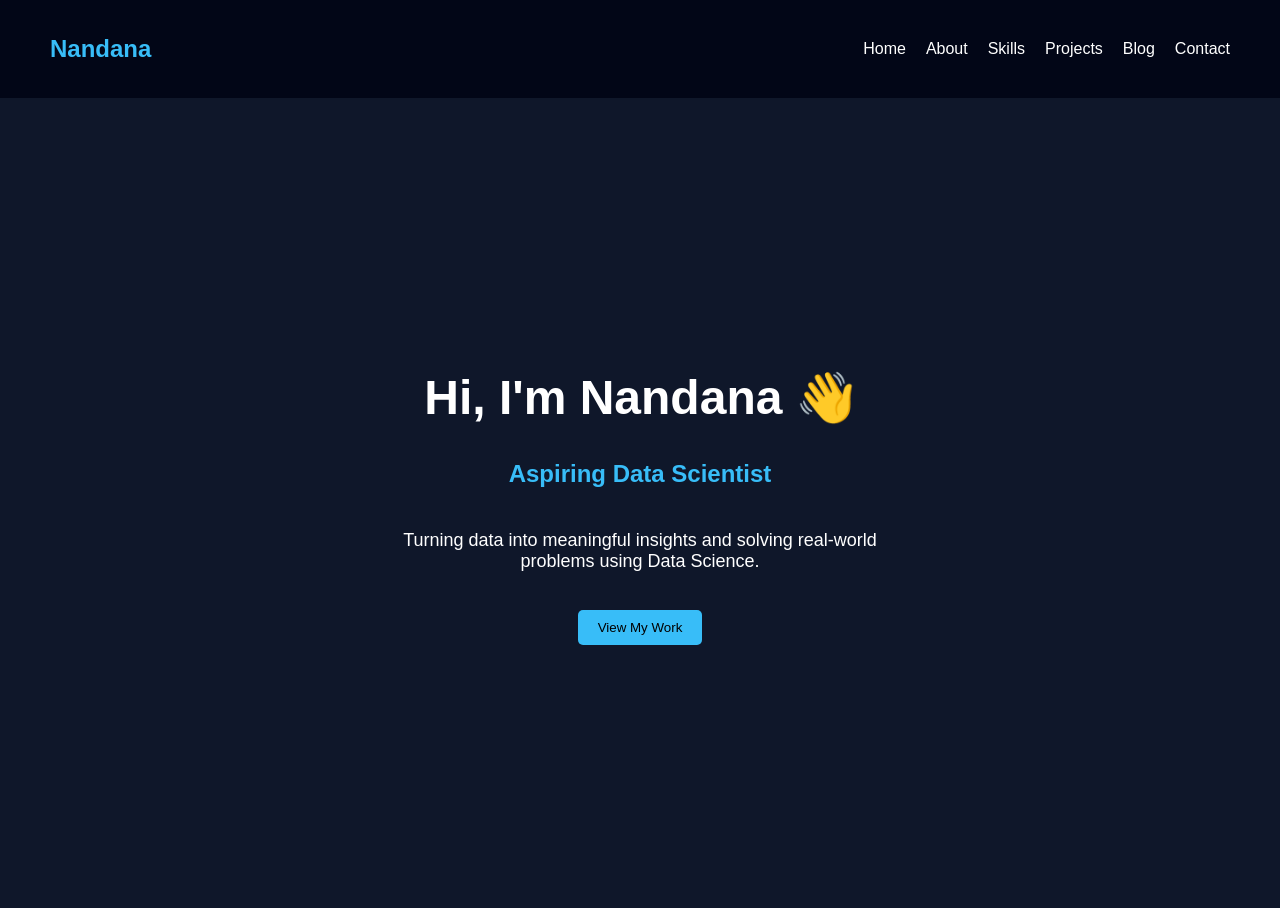
==== index.html @ 0268cb8b "Create home.html" ====
<!DOCTYPE html>
<html lang="en">
<head>
    <meta charset="UTF-8">
    <meta name="viewport" content="width=device-width, initial-scale=1.0">
    <title>Nandana Portfolio</title>

    <style>
        body {
            margin: 0;
            font-family: Arial, sans-serif;
            background: #0f172a;
            color: white;
        }

        /* Navigation Bar */
        nav {
            display: flex;
            justify-content: space-between;
            align-items: center;
            padding: 15px 50px;
            background: #020617;
        }

        nav h2 {
            color: #38bdf8;
        }

        nav ul {
            list-style: none;
            display: flex;
            gap: 20px;
        }

        nav ul li {
            cursor: pointer;
        }

        nav ul li:hover {
            color: #38bdf8;
        }

        /* Home Section */
        .home {
            height: 90vh;
            display: flex;
            flex-direction: column;
            justify-content: center;
            align-items: center;
            text-align: center;
        }

        .home h1 {
            font-size: 48px;
            margin: 10px 0;
        }

        .home h3 {
            font-size: 24px;
            color: #38bdf8;
        }

        .home p {
            font-size: 18px;
            max-width: 500px;
        }

        .btn {
            margin-top: 20px;
            padding: 10px 20px;
            background: #38bdf8;
            color: black;
            border: none;
            border-radius: 5px;
            cursor: pointer;
        }

        .btn:hover {
            background: #0ea5e9;
        }
    </style>
</head>

<body>

    <!-- Navigation -->
    <nav>
        <h2>Nandana</h2>
        <ul>
            <li>Home</li>
            <li>About</li>
            <li>Skills</li>
            <li>Projects</li>
            <li>Blog</li>
            <li>Contact</li>
        </ul>
    </nav>

    <!-- Home Section -->
    <section class="home">
        <h1>Hi, I'm Nandana 👋</h1>
        <h3>Aspiring Data Scientist</h3>
        <p>Turning data into meaningful insights and solving real-world problems using Data Science.</p>
        <button class="btn">View My Work</button>
    </section>

</body>
</html>
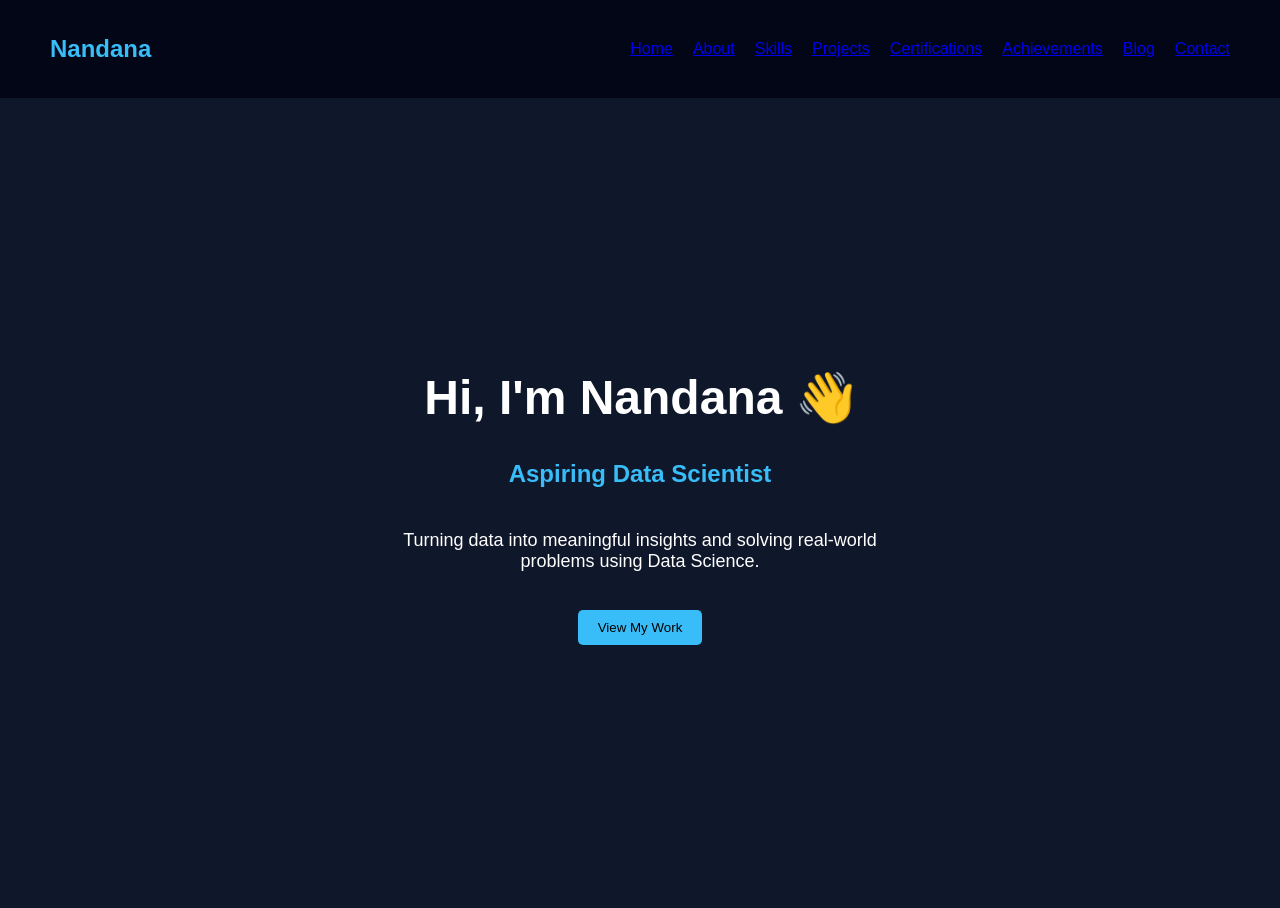
==== commit 00a85128: "Update index.html" ====
--- a/index.html
+++ b/index.html
@@ -87,12 +87,14 @@
     <nav>
         <h2>Nandana</h2>
         <ul>
-            <li>Home</li>
-            <li>About</li>
-            <li>Skills</li>
-            <li>Projects</li>
-            <li>Blog</li>
-            <li>Contact</li>
+           <li><a href="index.html">Home</a></li>
+            <li><a href="about.html">About</a></li>
+            <li><a href="skills.html">Skills</a></li>
+            <li><a href="projects.html">Projects</a></li>
+	    <li><a href="certifications.html">Certifications</a></li>
+	    <li><a href="achievements.html">Achievements</a></li>
+            <li><a href="blog.html">Blog</a></li>
+            <li><a href="contact.html">Contact</a></li>
         </ul>
     </nav>
 
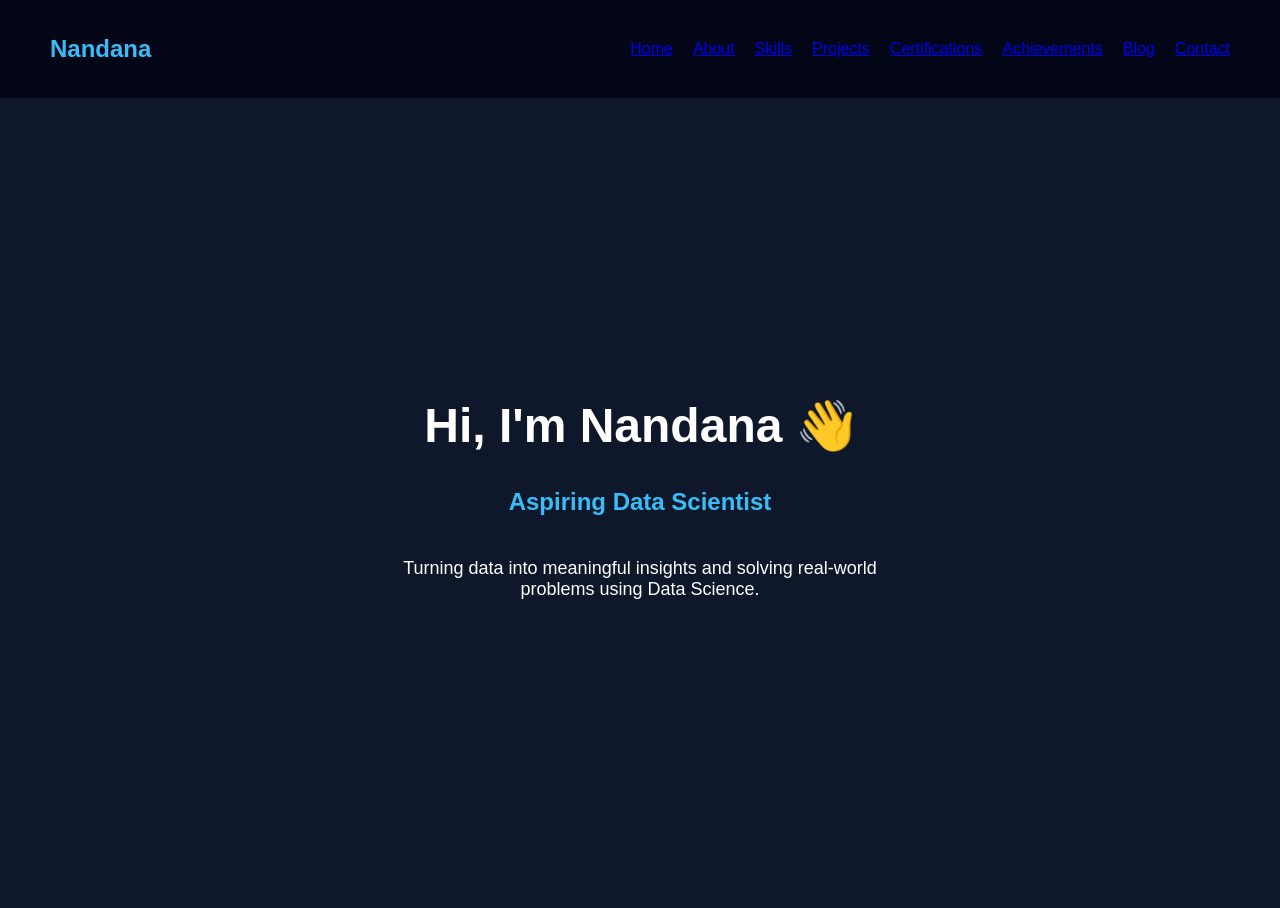
==== commit caa05897: "Update index.html" ====
--- a/index.html
+++ b/index.html
@@ -103,7 +103,6 @@
         <h1>Hi, I'm Nandana 👋</h1>
         <h3>Aspiring Data Scientist</h3>
         <p>Turning data into meaningful insights and solving real-world problems using Data Science.</p>
-        <button class="btn">View My Work</button>
     </section>
 
 </body>
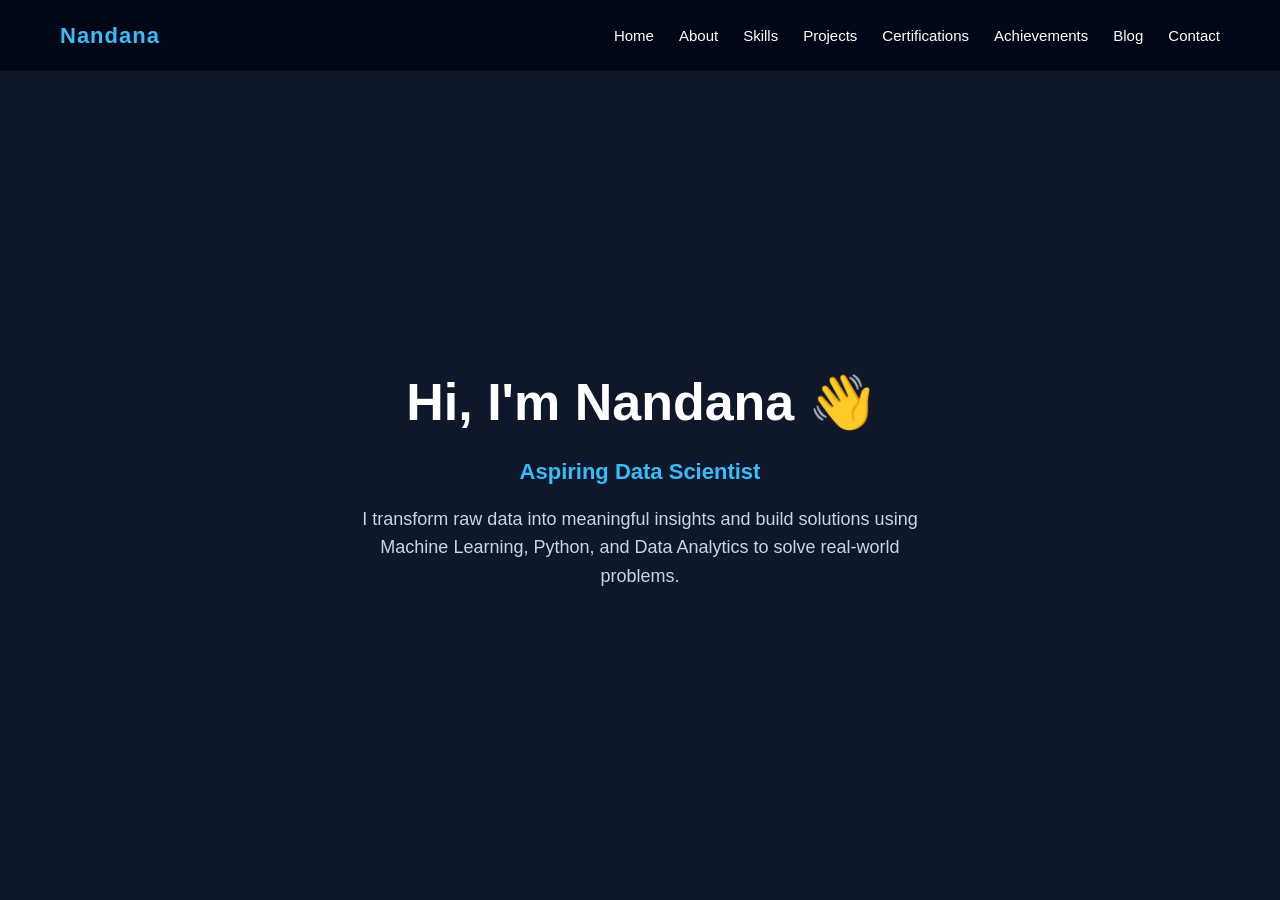
==== commit 1cb891c8: "Update index.html" ====
--- a/index.html
+++ b/index.html
@@ -1,109 +1,168 @@
 <!DOCTYPE html>
 <html lang="en">
 <head>
-    <meta charset="UTF-8">
-    <meta name="viewport" content="width=device-width, initial-scale=1.0">
-    <title>Nandana Portfolio</title>
+<meta charset="UTF-8">
+<meta name="viewport" content="width=device-width, initial-scale=1.0">
+<title>Nandana | Portfolio</title>
 
-    <style>
-        body {
-            margin: 0;
-            font-family: Arial, sans-serif;
-            background: #0f172a;
-            color: white;
-        }
+<style>
+    * {
+        margin: 0;
+        padding: 0;
+        box-sizing: border-box;
+        font-family: "Segoe UI", sans-serif;
+    }
 
-        /* Navigation Bar */
+    body {
+        background: #0f172a;
+        color: white;
+        line-height: 1.6;
+    }
+
+    /* NAVBAR */
+    nav {
+        display: flex;
+        justify-content: space-between;
+        align-items: center;
+        padding: 18px 60px;
+        background: rgba(2, 6, 23, 0.9);
+        position: sticky;
+        top: 0;
+        backdrop-filter: blur(10px);
+        z-index: 1000;
+    }
+
+    nav h2 {
+        color: #38bdf8;
+        font-size: 22px;
+        letter-spacing: 1px;
+    }
+
+    nav ul {
+        display: flex;
+        gap: 25px;
+        list-style: none;
+    }
+
+    nav ul li a {
+        text-decoration: none;
+        color: white;
+        font-size: 15px;
+        transition: 0.3s;
+        position: relative;
+    }
+
+    nav ul li a:hover {
+        color: #38bdf8;
+    }
+
+    nav ul li a::after {
+        content: "";
+        position: absolute;
+        left: 0;
+        bottom: -5px;
+        width: 0%;
+        height: 2px;
+        background: #38bdf8;
+        transition: 0.3s;
+    }
+
+    nav ul li a:hover::after {
+        width: 100%;
+    }
+
+    /* HERO SECTION */
+    .home {
+        height: 90vh;
+        display: flex;
+        flex-direction: column;
+        justify-content: center;
+        align-items: center;
+        text-align: center;
+        padding: 20px;
+    }
+
+    .home h1 {
+        font-size: 52px;
+        margin-bottom: 10px;
+    }
+
+    .home h3 {
+        font-size: 22px;
+        color: #38bdf8;
+        margin-bottom: 15px;
+    }
+
+    .home p {
+        font-size: 18px;
+        max-width: 600px;
+        color: #cbd5e1;
+    }
+
+    .btn {
+        margin-top: 25px;
+        padding: 12px 25px;
+        background: #38bdf8;
+        color: black;
+        border: none;
+        border-radius: 6px;
+        cursor: pointer;
+        font-weight: bold;
+        transition: 0.3s;
+    }
+
+    .btn:hover {
+        background: #0ea5e9;
+        transform: scale(1.05);
+    }
+
+    /* RESPONSIVE */
+    @media (max-width: 768px) {
         nav {
-            display: flex;
-            justify-content: space-between;
-            align-items: center;
-            padding: 15px 50px;
-            background: #020617;
-        }
-
-        nav h2 {
-            color: #38bdf8;
+            flex-direction: column;
+            gap: 10px;
+            padding: 15px;
         }
 
         nav ul {
-            list-style: none;
-            display: flex;
-            gap: 20px;
-        }
-
-        nav ul li {
-            cursor: pointer;
-        }
-
-        nav ul li:hover {
-            color: #38bdf8;
-        }
-
-        /* Home Section */
-        .home {
-            height: 90vh;
-            display: flex;
-            flex-direction: column;
+            flex-wrap: wrap;
             justify-content: center;
-            align-items: center;
-            text-align: center;
+            gap: 15px;
         }
 
         .home h1 {
-            font-size: 48px;
-            margin: 10px 0;
+            font-size: 36px;
         }
-
-        .home h3 {
-            font-size: 24px;
-            color: #38bdf8;
-        }
-
-        .home p {
-            font-size: 18px;
-            max-width: 500px;
-        }
-
-        .btn {
-            margin-top: 20px;
-            padding: 10px 20px;
-            background: #38bdf8;
-            color: black;
-            border: none;
-            border-radius: 5px;
-            cursor: pointer;
-        }
-
-        .btn:hover {
-            background: #0ea5e9;
-        }
-    </style>
+    }
+</style>
 </head>
 
 <body>
 
-    <!-- Navigation -->
-    <nav>
-        <h2>Nandana</h2>
-        <ul>
-           <li><a href="index.html">Home</a></li>
-            <li><a href="about.html">About</a></li>
-            <li><a href="skills.html">Skills</a></li>
-            <li><a href="projects.html">Projects</a></li>
-	    <li><a href="certifications.html">Certifications</a></li>
-	    <li><a href="achievements.html">Achievements</a></li>
-            <li><a href="blog.html">Blog</a></li>
-            <li><a href="contact.html">Contact</a></li>
-        </ul>
-    </nav>
+<!-- NAVBAR -->
+<nav>
+    <h2>Nandana</h2>
+    <ul>
+        <li><a href="index.html">Home</a></li>
+        <li><a href="about.html">About</a></li>
+        <li><a href="skills.html">Skills</a></li>
+        <li><a href="projects.html">Projects</a></li>
+        <li><a href="certifications.html">Certifications</a></li>
+        <li><a href="achievements.html">Achievements</a></li>
+        <li><a href="blog.html">Blog</a></li>
+        <li><a href="contact.html">Contact</a></li>
+    </ul>
+</nav>
 
-    <!-- Home Section -->
-    <section class="home">
-        <h1>Hi, I'm Nandana 👋</h1>
-        <h3>Aspiring Data Scientist</h3>
-        <p>Turning data into meaningful insights and solving real-world problems using Data Science.</p>
-    </section>
+<!-- HERO -->
+<section class="home">
+    <h1>Hi, I'm Nandana 👋</h1>
+    <h3>Aspiring Data Scientist</h3>
+    <p>
+        I transform raw data into meaningful insights and build solutions using Machine Learning,
+        Python, and Data Analytics to solve real-world problems.
+    </p>
+</section>
 
 </body>
 </html>
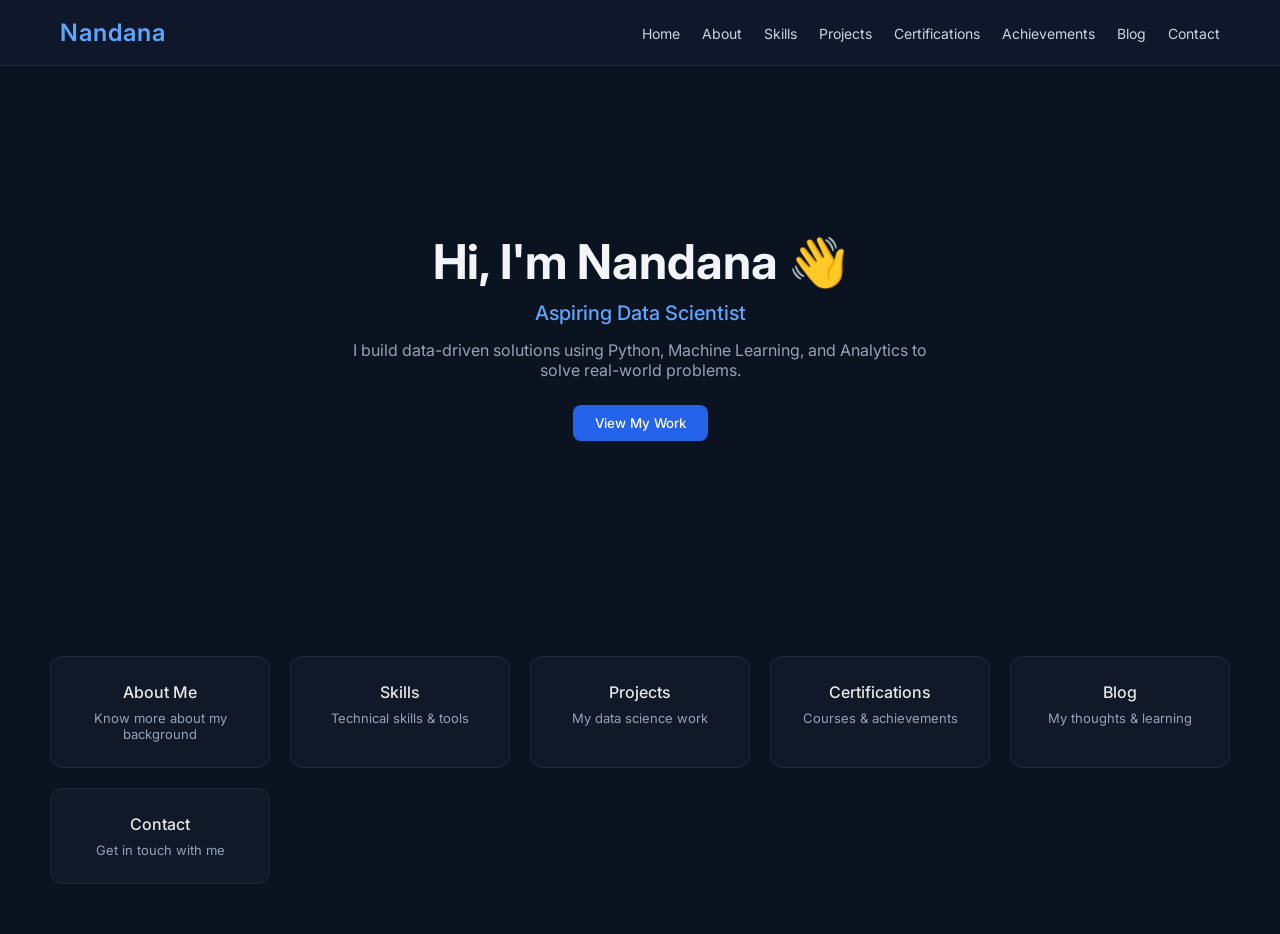
==== commit d5d59e36: "Update index.html" ====
--- a/index.html
+++ b/index.html
@@ -5,18 +5,20 @@
 <meta name="viewport" content="width=device-width, initial-scale=1.0">
 <title>Nandana | Portfolio</title>
 
+<!-- Google Font -->
+<link href="https://fonts.googleapis.com/css2?family=Inter:wght@300;400;500;600;700&display=swap" rel="stylesheet">
+
 <style>
     * {
         margin: 0;
         padding: 0;
         box-sizing: border-box;
-        font-family: "Segoe UI", sans-serif;
+        font-family: 'Inter', sans-serif;
     }
 
     body {
-        background: #0f172a;
-        color: white;
-        line-height: 1.6;
+        background: #0b1220;
+        color: #e5e7eb;
     }
 
     /* NAVBAR */
@@ -25,95 +27,114 @@
         justify-content: space-between;
         align-items: center;
         padding: 18px 60px;
-        background: rgba(2, 6, 23, 0.9);
-        position: sticky;
-        top: 0;
-        backdrop-filter: blur(10px);
-        z-index: 1000;
+        background: #0f172a;
+        border-bottom: 1px solid #1f2937;
     }
 
     nav h2 {
-        color: #38bdf8;
-        font-size: 22px;
+        color: #60a5fa;
+        font-weight: 600;
         letter-spacing: 1px;
     }
 
     nav ul {
         display: flex;
-        gap: 25px;
+        gap: 22px;
         list-style: none;
     }
 
     nav ul li a {
         text-decoration: none;
-        color: white;
-        font-size: 15px;
+        color: #cbd5e1;
+        font-size: 14px;
         transition: 0.3s;
-        position: relative;
     }
 
     nav ul li a:hover {
-        color: #38bdf8;
-    }
-
-    nav ul li a::after {
-        content: "";
-        position: absolute;
-        left: 0;
-        bottom: -5px;
-        width: 0%;
-        height: 2px;
-        background: #38bdf8;
-        transition: 0.3s;
-    }
-
-    nav ul li a:hover::after {
-        width: 100%;
-    }
-
-    /* HERO SECTION */
+        color: #60a5fa;
+    }
+
+    /* HERO */
     .home {
-        height: 90vh;
+        height: 60vh;
         display: flex;
         flex-direction: column;
         justify-content: center;
         align-items: center;
         text-align: center;
-        padding: 20px;
+        padding: 40px 20px;
     }
 
     .home h1 {
-        font-size: 52px;
-        margin-bottom: 10px;
+        font-size: 48px;
+        font-weight: 700;
+        color: #f1f5f9;
     }
 
     .home h3 {
-        font-size: 22px;
-        color: #38bdf8;
-        margin-bottom: 15px;
+        font-size: 20px;
+        color: #60a5fa;
+        margin-top: 10px;
+        font-weight: 500;
     }
 
     .home p {
-        font-size: 18px;
         max-width: 600px;
-        color: #cbd5e1;
+        margin-top: 15px;
+        color: #94a3b8;
+        font-size: 16px;
     }
 
     .btn {
         margin-top: 25px;
-        padding: 12px 25px;
-        background: #38bdf8;
-        color: black;
+        padding: 10px 22px;
+        background: #2563eb;
+        color: white;
         border: none;
-        border-radius: 6px;
+        border-radius: 8px;
         cursor: pointer;
-        font-weight: bold;
         transition: 0.3s;
+        font-weight: 500;
     }
 
     .btn:hover {
-        background: #0ea5e9;
-        transform: scale(1.05);
+        background: #1d4ed8;
+    }
+
+    /* PAGE BOX SECTION */
+    .pages {
+        padding: 50px;
+        display: grid;
+        grid-template-columns: repeat(auto-fit, minmax(220px, 1fr));
+        gap: 20px;
+    }
+
+    .card {
+        background: #111827;
+        padding: 25px;
+        border-radius: 12px;
+        border: 1px solid #1f2937;
+        text-align: center;
+        transition: 0.3s;
+        cursor: pointer;
+    }
+
+    .card:hover {
+        transform: translateY(-5px);
+        border-color: #3b82f6;
+    }
+
+    .card a {
+        text-decoration: none;
+        color: #e5e7eb;
+        font-weight: 500;
+        font-size: 16px;
+    }
+
+    .card p {
+        margin-top: 8px;
+        font-size: 13px;
+        color: #94a3b8;
     }
 
     /* RESPONSIVE */
@@ -121,19 +142,13 @@
         nav {
             flex-direction: column;
             gap: 10px;
-            padding: 15px;
         }
 
-        nav ul {
-            flex-wrap: wrap;
-            justify-content: center;
-            gap: 15px;
+        .home h1 {
+            font-size: 32px;
         }
-
-        .home h1 {
-            font-size: 36px;
-        }
-    }
+    }
+
 </style>
 </head>
 
@@ -159,9 +174,44 @@
     <h1>Hi, I'm Nandana 👋</h1>
     <h3>Aspiring Data Scientist</h3>
     <p>
-        I transform raw data into meaningful insights and build solutions using Machine Learning,
-        Python, and Data Analytics to solve real-world problems.
+        I build data-driven solutions using Python, Machine Learning, and Analytics to solve real-world problems.
     </p>
+    <button class="btn">View My Work</button>
+</section>
+
+<!-- PAGE CARDS -->
+<section class="pages">
+
+    <div class="card">
+        <a href="about.html">About Me</a>
+        <p>Know more about my background</p>
+    </div>
+
+    <div class="card">
+        <a href="skills.html">Skills</a>
+        <p>Technical skills & tools</p>
+    </div>
+
+    <div class="card">
+        <a href="projects.html">Projects</a>
+        <p>My data science work</p>
+    </div>
+
+    <div class="card">
+        <a href="certifications.html">Certifications</a>
+        <p>Courses & achievements</p>
+    </div>
+
+    <div class="card">
+        <a href="blog.html">Blog</a>
+        <p>My thoughts & learning</p>
+    </div>
+
+    <div class="card">
+        <a href="contact.html">Contact</a>
+        <p>Get in touch with me</p>
+    </div>
+
 </section>
 
 </body>
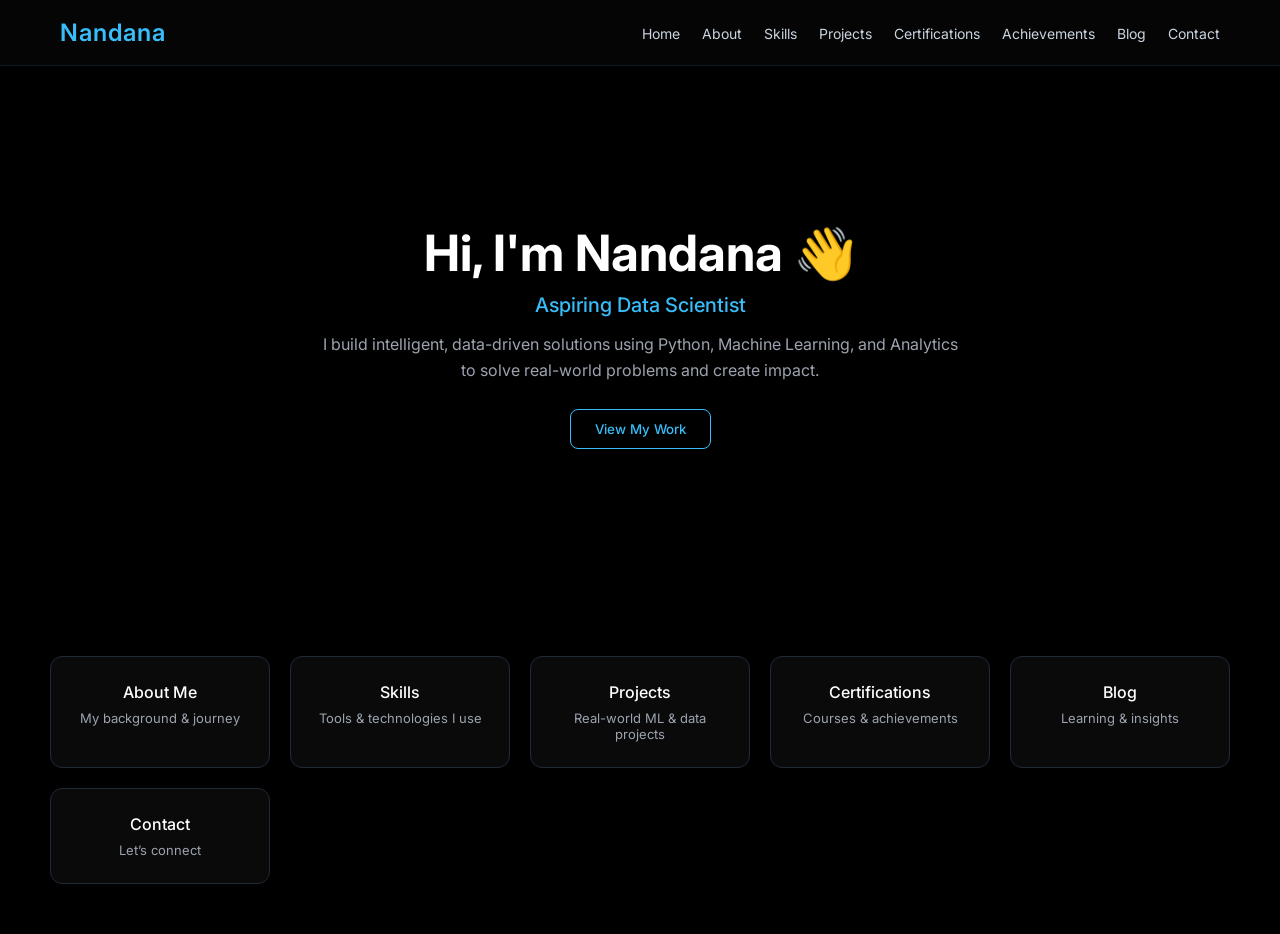
==== commit c322f451: "Update index.html" ====
--- a/index.html
+++ b/index.html
@@ -5,7 +5,6 @@
 <meta name="viewport" content="width=device-width, initial-scale=1.0">
 <title>Nandana | Portfolio</title>
 
-<!-- Google Font -->
 <link href="https://fonts.googleapis.com/css2?family=Inter:wght@300;400;500;600;700&display=swap" rel="stylesheet">
 
 <style>
@@ -17,7 +16,7 @@
     }
 
     body {
-        background: #0b1220;
+        background: #000000; /* pure black */
         color: #e5e7eb;
     }
 
@@ -27,12 +26,12 @@
         justify-content: space-between;
         align-items: center;
         padding: 18px 60px;
-        background: #0f172a;
-        border-bottom: 1px solid #1f2937;
+        background: #050505;
+        border-bottom: 1px solid #111827;
     }
 
     nav h2 {
-        color: #60a5fa;
+        color: #38bdf8; /* light blue */
         font-weight: 600;
         letter-spacing: 1px;
     }
@@ -51,7 +50,7 @@
     }
 
     nav ul li a:hover {
-        color: #60a5fa;
+        color: #38bdf8;
     }
 
     /* HERO */
@@ -66,31 +65,32 @@
     }
 
     .home h1 {
-        font-size: 48px;
+        font-size: 50px;
         font-weight: 700;
-        color: #f1f5f9;
+        color: #ffffff;
     }
 
     .home h3 {
         font-size: 20px;
-        color: #60a5fa;
+        color: #38bdf8;
         margin-top: 10px;
         font-weight: 500;
     }
 
     .home p {
-        max-width: 600px;
+        max-width: 650px;
         margin-top: 15px;
-        color: #94a3b8;
+        color: #9ca3af;
         font-size: 16px;
+        line-height: 1.6;
     }
 
     .btn {
         margin-top: 25px;
-        padding: 10px 22px;
-        background: #2563eb;
-        color: white;
-        border: none;
+        padding: 11px 24px;
+        background: transparent;
+        color: #38bdf8;
+        border: 1px solid #38bdf8;
         border-radius: 8px;
         cursor: pointer;
         transition: 0.3s;
@@ -98,7 +98,9 @@
     }
 
     .btn:hover {
-        background: #1d4ed8;
+        background: #38bdf8;
+        color: black;
+        transform: scale(1.05);
     }
 
     /* PAGE BOX SECTION */
@@ -110,7 +112,7 @@
     }
 
     .card {
-        background: #111827;
+        background: #0a0a0a;
         padding: 25px;
         border-radius: 12px;
         border: 1px solid #1f2937;
@@ -120,21 +122,26 @@
     }
 
     .card:hover {
-        transform: translateY(-5px);
-        border-color: #3b82f6;
+        transform: translateY(-6px);
+        border-color: #38bdf8;
+        box-shadow: 0 0 15px rgba(56, 189, 248, 0.2);
     }
 
     .card a {
         text-decoration: none;
-        color: #e5e7eb;
+        color: #ffffff;
         font-weight: 500;
         font-size: 16px;
+    }
+
+    .card a:hover {
+        color: #38bdf8;
     }
 
     .card p {
         margin-top: 8px;
         font-size: 13px;
-        color: #94a3b8;
+        color: #9ca3af;
     }
 
     /* RESPONSIVE */
@@ -145,7 +152,7 @@
         }
 
         .home h1 {
-            font-size: 32px;
+            font-size: 34px;
         }
     }
 
@@ -174,7 +181,8 @@
     <h1>Hi, I'm Nandana 👋</h1>
     <h3>Aspiring Data Scientist</h3>
     <p>
-        I build data-driven solutions using Python, Machine Learning, and Analytics to solve real-world problems.
+        I build intelligent, data-driven solutions using Python, Machine Learning, and Analytics
+        to solve real-world problems and create impact.
     </p>
     <button class="btn">View My Work</button>
 </section>
@@ -184,17 +192,17 @@
 
     <div class="card">
         <a href="about.html">About Me</a>
-        <p>Know more about my background</p>
+        <p>My background & journey</p>
     </div>
 
     <div class="card">
         <a href="skills.html">Skills</a>
-        <p>Technical skills & tools</p>
+        <p>Tools & technologies I use</p>
     </div>
 
     <div class="card">
         <a href="projects.html">Projects</a>
-        <p>My data science work</p>
+        <p>Real-world ML & data projects</p>
     </div>
 
     <div class="card">
@@ -204,12 +212,12 @@
 
     <div class="card">
         <a href="blog.html">Blog</a>
-        <p>My thoughts & learning</p>
+        <p>Learning & insights</p>
     </div>
 
     <div class="card">
         <a href="contact.html">Contact</a>
-        <p>Get in touch with me</p>
+        <p>Let’s connect</p>
     </div>
 
 </section>
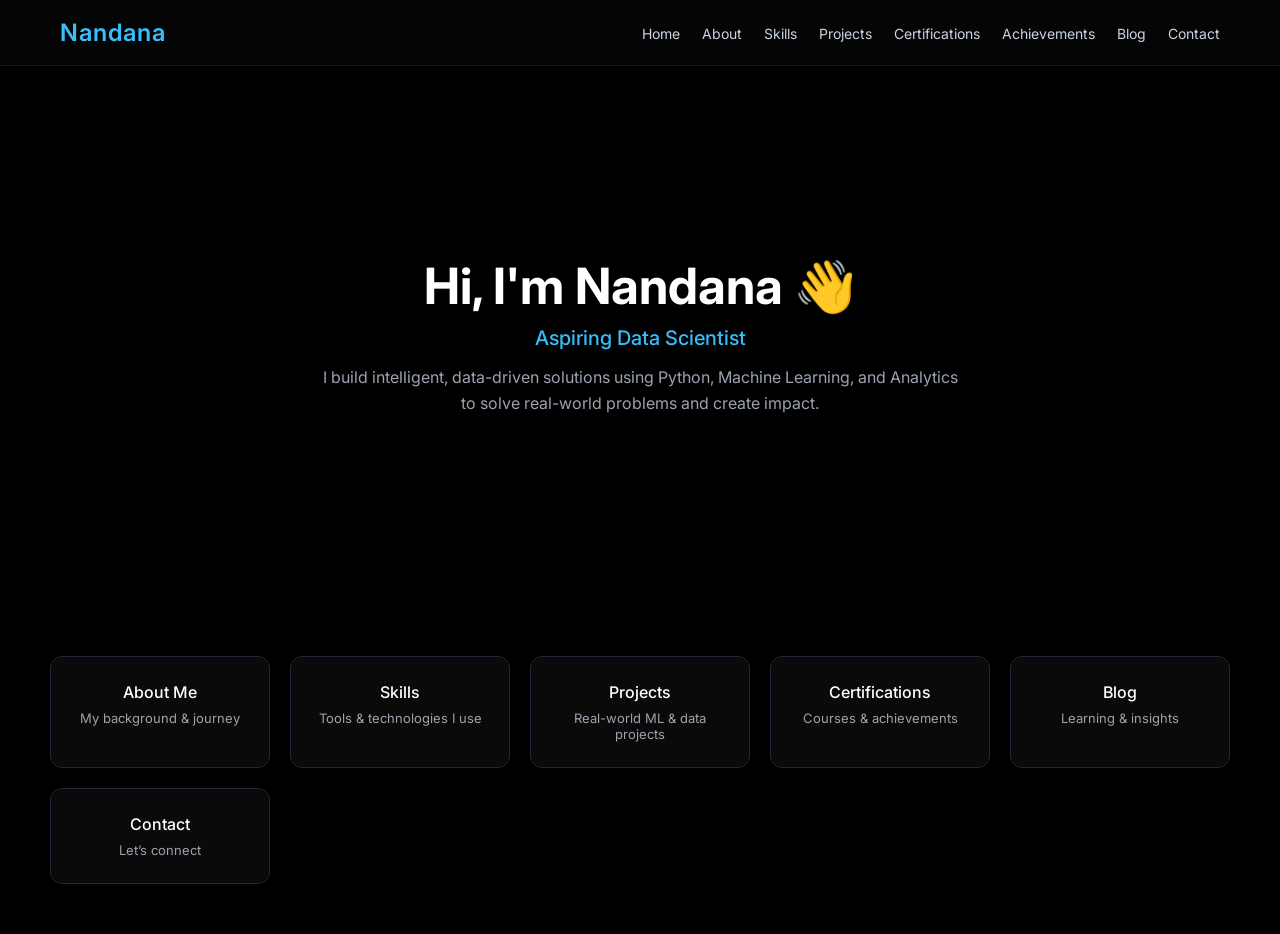
==== commit 786b323e: "Update index.html" ====
--- a/index.html
+++ b/index.html
@@ -184,7 +184,6 @@
         I build intelligent, data-driven solutions using Python, Machine Learning, and Analytics
         to solve real-world problems and create impact.
     </p>
-    <button class="btn">View My Work</button>
 </section>
 
 <!-- PAGE CARDS -->
